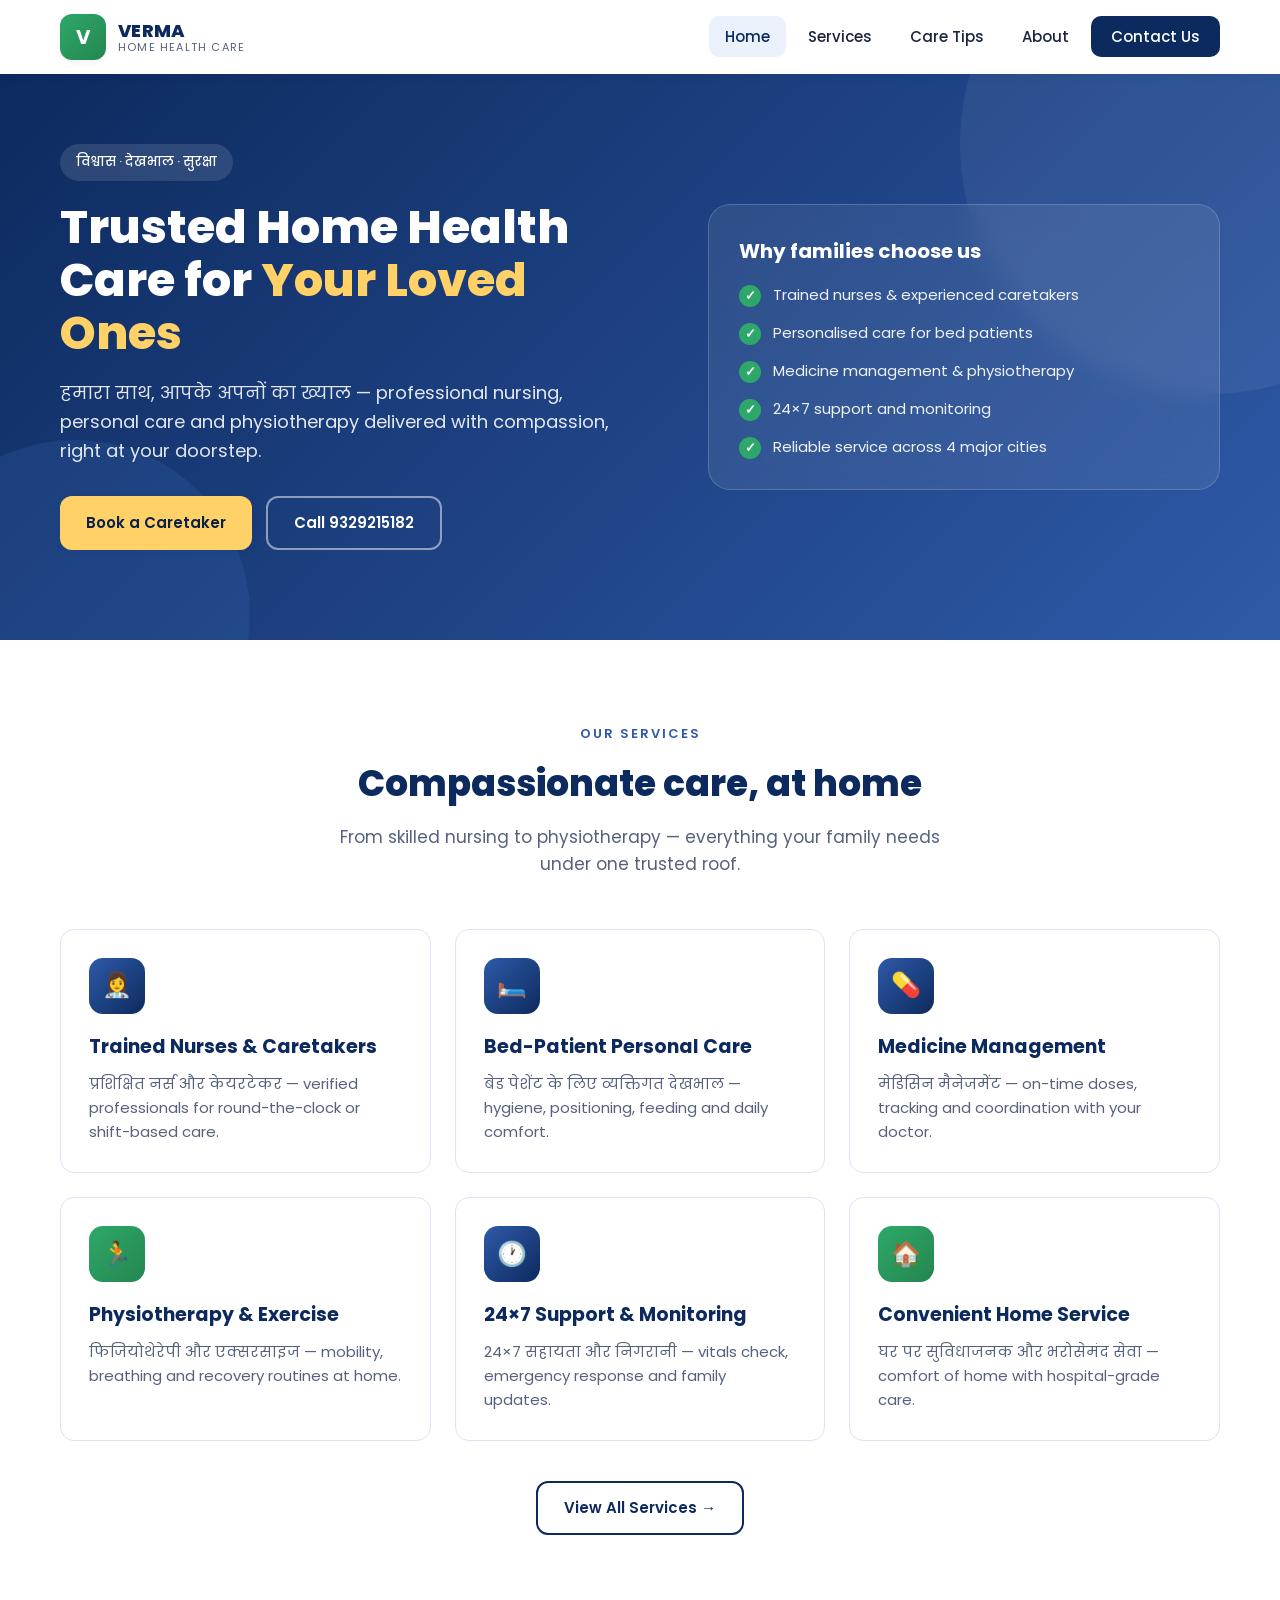
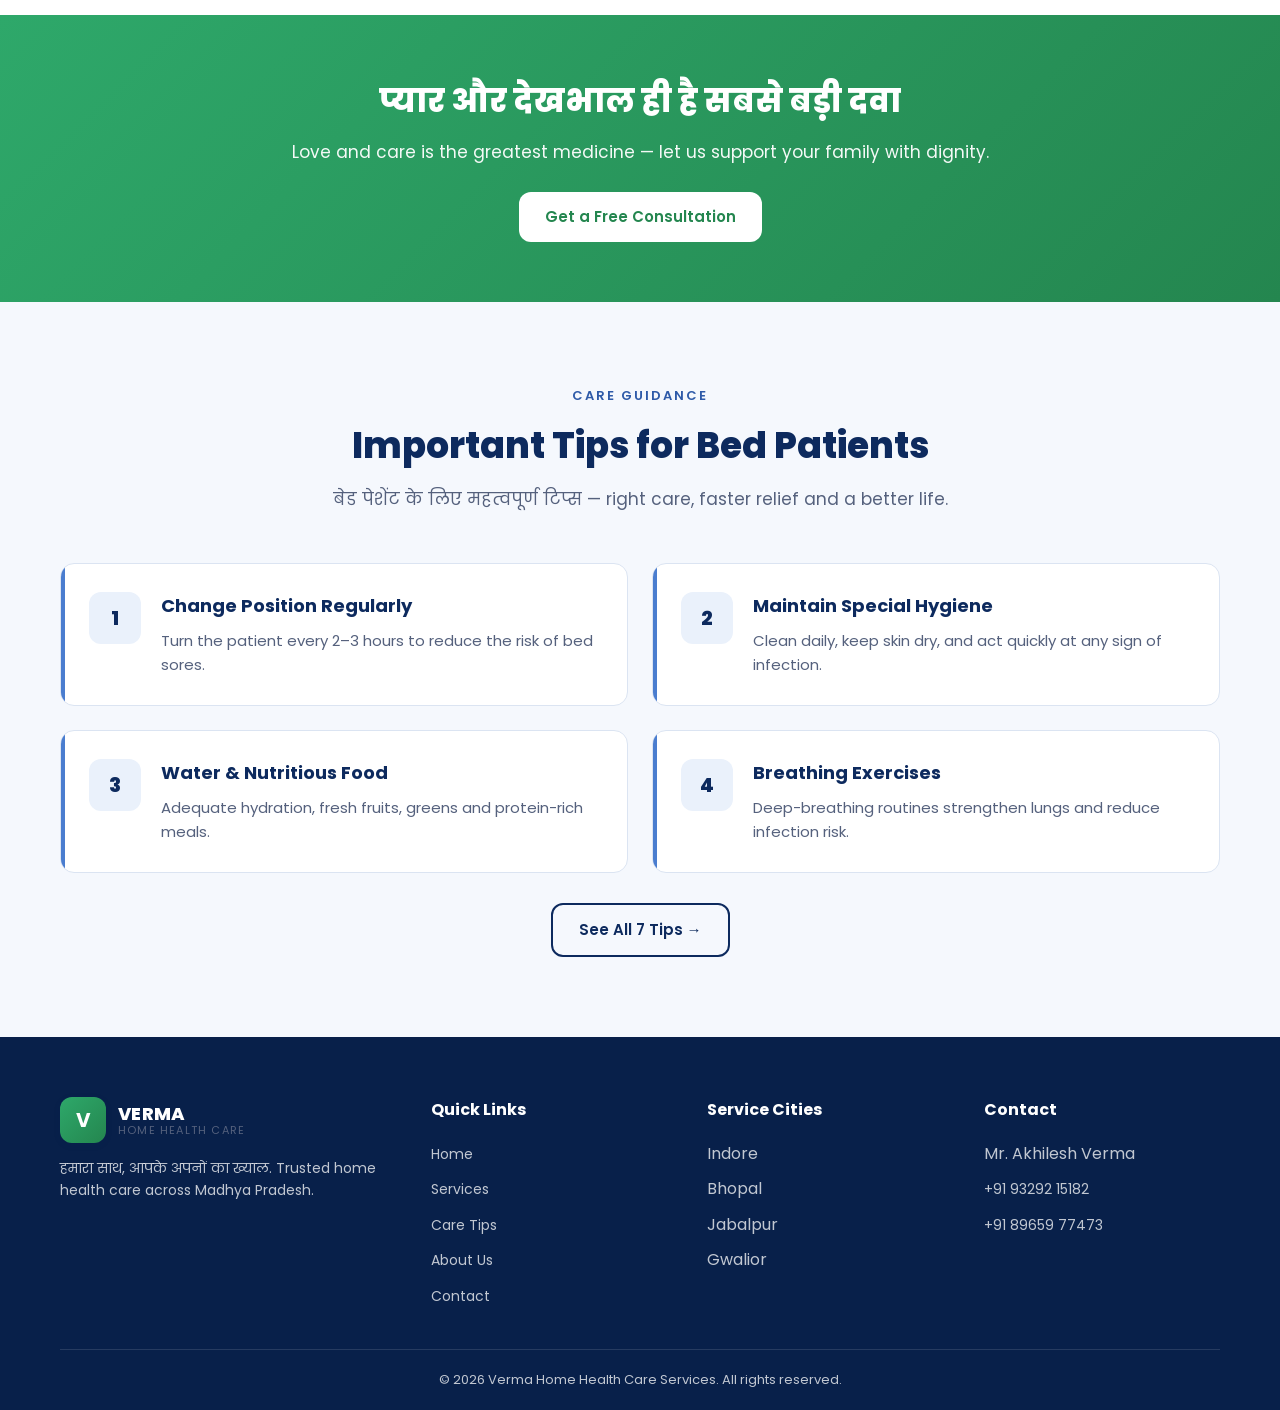
==== index.html @ 58e3953f "Initial multi-page website for Verma Home Health Care Services Adds a responsive, bilingual (English" ====
<!DOCTYPE html>
<html lang="en">
<head>
  <meta charset="UTF-8" />
  <meta name="viewport" content="width=device-width, initial-scale=1.0" />
  <title>Verma Home Health Care Services | Trusted Home Nursing in Indore, Bhopal, Jabalpur & Gwalior</title>
  <meta name="description" content="Verma Home Health Care Services provides trained nurses, caretakers, physiotherapy and 24x7 support for bed patients at home across Indore, Bhopal, Jabalpur and Gwalior." />
  <link rel="preconnect" href="https://fonts.googleapis.com" />
  <link rel="preconnect" href="https://fonts.gstatic.com" crossorigin />
  <link href="https://fonts.googleapis.com/css2?family=Poppins:wght@400;500;600;700;800&display=swap" rel="stylesheet" />
  <link rel="stylesheet" href="css/style.css" />
</head>
<body>

  <header class="navbar">
    <div class="nav-wrap">
      <a href="index.html" class="brand">
        <div class="brand-logo">V</div>
        <div class="brand-text">
          <span class="brand-name">VERMA</span>
          <span class="brand-sub">Home Health Care</span>
        </div>
      </a>
      <button class="nav-toggle" aria-label="Toggle navigation" aria-expanded="false">
        <span></span><span></span><span></span>
      </button>
      <ul class="nav-links">
        <li><a href="index.html" class="active">Home</a></li>
        <li><a href="services.html">Services</a></li>
        <li><a href="tips.html">Care Tips</a></li>
        <li><a href="about.html">About</a></li>
        <li><a href="contact.html" class="nav-cta">Contact Us</a></li>
      </ul>
    </div>
  </header>

  <section class="hero">
    <div class="container hero-grid">
      <div>
        <span class="hero-badge">विश्वास · देखभाल · सुरक्षा</span>
        <h1>Trusted Home Health Care for <span class="accent">Your Loved Ones</span></h1>
        <p>हमारा साथ, आपके अपनों का ख्याल — professional nursing, personal care and physiotherapy delivered with compassion, right at your doorstep.</p>
        <div class="hero-actions">
          <a href="contact.html" class="btn btn-primary">Book a Caretaker</a>
          <a href="tel:9329215182" class="btn btn-outline">Call 9329215182</a>
        </div>
      </div>

      <div class="hero-card">
        <h3>Why families choose us</h3>
        <ul class="hero-list">
          <li><span class="check">✓</span> Trained nurses & experienced caretakers</li>
          <li><span class="check">✓</span> Personalised care for bed patients</li>
          <li><span class="check">✓</span> Medicine management & physiotherapy</li>
          <li><span class="check">✓</span> 24×7 support and monitoring</li>
          <li><span class="check">✓</span> Reliable service across 4 major cities</li>
        </ul>
      </div>
    </div>
  </section>

  <section class="section">
    <div class="container">
      <div class="section-title">
        <span class="eyebrow">Our Services</span>
        <h2>Compassionate care, at home</h2>
        <p>From skilled nursing to physiotherapy — everything your family needs under one trusted roof.</p>
      </div>

      <div class="grid-3">
        <div class="card">
          <div class="card-icon">👩‍⚕️</div>
          <h3>Trained Nurses & Caretakers</h3>
          <p>प्रशिक्षित नर्स और केयरटेकर — verified professionals for round-the-clock or shift-based care.</p>
        </div>
        <div class="card">
          <div class="card-icon">🛏️</div>
          <h3>Bed-Patient Personal Care</h3>
          <p>बेड पेशेंट के लिए व्यक्तिगत देखभाल — hygiene, positioning, feeding and daily comfort.</p>
        </div>
        <div class="card">
          <div class="card-icon">💊</div>
          <h3>Medicine Management</h3>
          <p>मेडिसिन मैनेजमेंट — on-time doses, tracking and coordination with your doctor.</p>
        </div>
        <div class="card">
          <div class="card-icon green">🏃</div>
          <h3>Physiotherapy & Exercise</h3>
          <p>फिजियोथेरेपी और एक्सरसाइज — mobility, breathing and recovery routines at home.</p>
        </div>
        <div class="card">
          <div class="card-icon">🕐</div>
          <h3>24×7 Support & Monitoring</h3>
          <p>24×7 सहायता और निगरानी — vitals check, emergency response and family updates.</p>
        </div>
        <div class="card">
          <div class="card-icon green">🏠</div>
          <h3>Convenient Home Service</h3>
          <p>घर पर सुविधाजनक और भरोसेमंद सेवा — comfort of home with hospital-grade care.</p>
        </div>
      </div>

      <div style="text-align:center; margin-top: 40px;">
        <a href="services.html" class="btn btn-outline">View All Services →</a>
      </div>
    </div>
  </section>

  <section class="cta-band">
    <div class="container">
      <h2>प्यार और देखभाल ही है सबसे बड़ी दवा</h2>
      <p>Love and care is the greatest medicine — let us support your family with dignity.</p>
      <a href="contact.html" class="btn">Get a Free Consultation</a>
    </div>
  </section>

  <section class="section section-alt">
    <div class="container">
      <div class="section-title">
        <span class="eyebrow">Care Guidance</span>
        <h2>Important Tips for Bed Patients</h2>
        <p>बेड पेशेंट के लिए महत्वपूर्ण टिप्स — right care, faster relief and a better life.</p>
      </div>

      <div class="grid-2">
        <div class="tip-card">
          <div class="tip-number">1</div>
          <div class="tip-body">
            <h3>Change Position Regularly</h3>
            <p>Turn the patient every 2–3 hours to reduce the risk of bed sores.</p>
          </div>
        </div>
        <div class="tip-card">
          <div class="tip-number">2</div>
          <div class="tip-body">
            <h3>Maintain Special Hygiene</h3>
            <p>Clean daily, keep skin dry, and act quickly at any sign of infection.</p>
          </div>
        </div>
        <div class="tip-card">
          <div class="tip-number">3</div>
          <div class="tip-body">
            <h3>Water & Nutritious Food</h3>
            <p>Adequate hydration, fresh fruits, greens and protein-rich meals.</p>
          </div>
        </div>
        <div class="tip-card">
          <div class="tip-number">4</div>
          <div class="tip-body">
            <h3>Breathing Exercises</h3>
            <p>Deep-breathing routines strengthen lungs and reduce infection risk.</p>
          </div>
        </div>
      </div>

      <div style="text-align:center; margin-top: 30px;">
        <a href="tips.html" class="btn btn-outline">See All 7 Tips →</a>
      </div>
    </div>
  </section>

  <footer class="footer">
    <div class="container">
      <div class="footer-grid">
        <div class="footer-brand">
          <div class="brand">
            <div class="brand-logo">V</div>
            <div class="brand-text">
              <span class="brand-name" style="color:#fff;">VERMA</span>
              <span class="brand-sub">Home Health Care</span>
            </div>
          </div>
          <p>हमारा साथ, आपके अपनों का ख्याल. Trusted home health care across Madhya Pradesh.</p>
        </div>
        <div>
          <h4>Quick Links</h4>
          <ul>
            <li><a href="index.html">Home</a></li>
            <li><a href="services.html">Services</a></li>
            <li><a href="tips.html">Care Tips</a></li>
            <li><a href="about.html">About Us</a></li>
            <li><a href="contact.html">Contact</a></li>
          </ul>
        </div>
        <div>
          <h4>Service Cities</h4>
          <ul>
            <li>Indore</li>
            <li>Bhopal</li>
            <li>Jabalpur</li>
            <li>Gwalior</li>
          </ul>
        </div>
        <div>
          <h4>Contact</h4>
          <ul>
            <li>Mr. Akhilesh Verma</li>
            <li><a href="tel:9329215182">+91 93292 15182</a></li>
            <li><a href="tel:8965977473">+91 89659 77473</a></li>
          </ul>
        </div>
      </div>
      <div class="footer-bottom">
        © <span id="year">2026</span> Verma Home Health Care Services. All rights reserved.
      </div>
    </div>
  </footer>

  <script src="js/script.js"></script>
</body>
</html>
---- css/style.css ----
/* Verma Home Health Care Services - Shared Styles */

:root {
  --primary: #0d2a5e;
  --primary-dark: #08204a;
  --primary-light: #2e5aa8;
  --accent: #4a7dcf;
  --accent-soft: #eaf1fb;
  --green: #2ea86a;
  --green-dark: #24864f;
  --text: #1a2340;
  --text-muted: #55617d;
  --bg: #ffffff;
  --bg-alt: #f5f8fd;
  --border: #dbe4f2;
  --shadow-sm: 0 2px 8px rgba(13, 42, 94, 0.06);
  --shadow-md: 0 8px 24px rgba(13, 42, 94, 0.12);
  --shadow-lg: 0 20px 50px rgba(13, 42, 94, 0.18);
  --radius: 14px;
  --radius-lg: 22px;
  --transition: 0.25s ease;
}

* {
  box-sizing: border-box;
  margin: 0;
  padding: 0;
}

html {
  scroll-behavior: smooth;
}

body {
  font-family: 'Poppins', 'Segoe UI', -apple-system, BlinkMacSystemFont, sans-serif;
  color: var(--text);
  background: var(--bg);
  line-height: 1.6;
  -webkit-font-smoothing: antialiased;
}

img {
  max-width: 100%;
  display: block;
}

a {
  color: var(--primary-light);
  text-decoration: none;
  transition: color var(--transition);
}

a:hover {
  color: var(--primary);
}

.container {
  width: 100%;
  max-width: 1200px;
  margin: 0 auto;
  padding: 0 20px;
}

/* ---------------- Navigation ---------------- */
.navbar {
  background: #fff;
  box-shadow: var(--shadow-sm);
  position: sticky;
  top: 0;
  z-index: 100;
}

.nav-wrap {
  display: flex;
  align-items: center;
  justify-content: space-between;
  padding: 14px 20px;
  max-width: 1200px;
  margin: 0 auto;
}

.brand {
  display: flex;
  align-items: center;
  gap: 12px;
}

.brand-logo {
  width: 46px;
  height: 46px;
  background: linear-gradient(135deg, var(--green) 0%, var(--green-dark) 100%);
  color: #fff;
  border-radius: 12px;
  display: grid;
  place-items: center;
  font-weight: 700;
  font-size: 20px;
  box-shadow: var(--shadow-sm);
}

.brand-text {
  display: flex;
  flex-direction: column;
  line-height: 1.1;
}

.brand-name {
  font-weight: 800;
  color: var(--primary);
  font-size: 18px;
  letter-spacing: 0.3px;
}

.brand-sub {
  font-size: 11px;
  color: var(--text-muted);
  text-transform: uppercase;
  letter-spacing: 1.2px;
}

.nav-links {
  display: flex;
  gap: 6px;
  align-items: center;
  list-style: none;
}

.nav-links a {
  color: var(--text);
  padding: 10px 16px;
  border-radius: 10px;
  font-weight: 500;
  font-size: 15px;
  transition: all var(--transition);
}

.nav-links a:hover,
.nav-links a.active {
  background: var(--accent-soft);
  color: var(--primary);
}

.nav-cta {
  background: var(--primary);
  color: #fff !important;
  padding: 10px 20px !important;
  border-radius: 10px;
}

.nav-cta:hover {
  background: var(--primary-dark);
  color: #fff !important;
}

.nav-toggle {
  display: none;
  background: none;
  border: none;
  cursor: pointer;
  padding: 8px;
  color: var(--primary);
}

.nav-toggle span {
  display: block;
  width: 24px;
  height: 2px;
  background: currentColor;
  margin: 5px 0;
  transition: transform var(--transition), opacity var(--transition);
}

/* ---------------- Buttons ---------------- */
.btn {
  display: inline-flex;
  align-items: center;
  gap: 8px;
  padding: 13px 26px;
  border-radius: 12px;
  font-weight: 600;
  font-size: 15px;
  border: none;
  cursor: pointer;
  transition: transform var(--transition), box-shadow var(--transition), background var(--transition);
  text-decoration: none;
}

.btn-primary {
  background: var(--primary);
  color: #fff;
  box-shadow: var(--shadow-sm);
}

.btn-primary:hover {
  background: var(--primary-dark);
  color: #fff;
  transform: translateY(-2px);
  box-shadow: var(--shadow-md);
}

.btn-outline {
  background: transparent;
  color: var(--primary);
  border: 2px solid var(--primary);
}

.btn-outline:hover {
  background: var(--primary);
  color: #fff;
}

.btn-green {
  background: var(--green);
  color: #fff;
}

.btn-green:hover {
  background: var(--green-dark);
  color: #fff;
  transform: translateY(-2px);
}

/* ---------------- Hero ---------------- */
.hero {
  background: linear-gradient(135deg, #0d2a5e 0%, #2e5aa8 100%);
  color: #fff;
  padding: 70px 0 90px;
  position: relative;
  overflow: hidden;
}

.hero::before {
  content: '';
  position: absolute;
  right: -180px;
  top: -180px;
  width: 500px;
  height: 500px;
  background: rgba(255, 255, 255, 0.06);
  border-radius: 50%;
}

.hero::after {
  content: '';
  position: absolute;
  left: -100px;
  bottom: -150px;
  width: 350px;
  height: 350px;
  background: rgba(74, 125, 207, 0.15);
  border-radius: 50%;
}

.hero-grid {
  display: grid;
  grid-template-columns: 1.15fr 1fr;
  gap: 60px;
  align-items: center;
  position: relative;
  z-index: 1;
}

.hero-badge {
  display: inline-flex;
  align-items: center;
  gap: 8px;
  background: rgba(255, 255, 255, 0.12);
  padding: 8px 16px;
  border-radius: 999px;
  font-size: 13px;
  font-weight: 500;
  margin-bottom: 20px;
  backdrop-filter: blur(10px);
}

.hero h1 {
  font-size: 46px;
  line-height: 1.15;
  font-weight: 800;
  margin-bottom: 20px;
}

.hero h1 .accent {
  color: #ffd166;
}

.hero p {
  font-size: 18px;
  color: rgba(255, 255, 255, 0.88);
  margin-bottom: 30px;
  max-width: 560px;
}

.hero-actions {
  display: flex;
  gap: 14px;
  flex-wrap: wrap;
}

.hero-actions .btn-primary {
  background: #ffd166;
  color: var(--primary-dark);
}

.hero-actions .btn-primary:hover {
  background: #ffbc3f;
  color: var(--primary-dark);
}

.hero-actions .btn-outline {
  background: transparent;
  color: #fff;
  border-color: rgba(255, 255, 255, 0.5);
}

.hero-actions .btn-outline:hover {
  background: rgba(255, 255, 255, 0.15);
  color: #fff;
}

.hero-card {
  background: rgba(255, 255, 255, 0.08);
  border: 1px solid rgba(255, 255, 255, 0.18);
  border-radius: var(--radius-lg);
  padding: 30px;
  backdrop-filter: blur(12px);
}

.hero-card h3 {
  font-size: 20px;
  margin-bottom: 16px;
  display: flex;
  align-items: center;
  gap: 10px;
}

.hero-list {
  list-style: none;
  display: grid;
  gap: 14px;
}

.hero-list li {
  display: flex;
  align-items: flex-start;
  gap: 12px;
  font-size: 15px;
  color: rgba(255, 255, 255, 0.92);
}

.hero-list .check {
  flex-shrink: 0;
  width: 22px;
  height: 22px;
  background: var(--green);
  border-radius: 50%;
  display: grid;
  place-items: center;
  color: #fff;
  font-size: 13px;
  font-weight: 700;
  margin-top: 2px;
}

/* ---------------- Page Header (inner pages) ---------------- */
.page-header {
  background: linear-gradient(135deg, #0d2a5e 0%, #2e5aa8 100%);
  color: #fff;
  padding: 60px 0 70px;
  text-align: center;
  position: relative;
  overflow: hidden;
}

.page-header::before {
  content: '';
  position: absolute;
  right: -100px;
  top: -100px;
  width: 300px;
  height: 300px;
  background: rgba(255, 255, 255, 0.08);
  border-radius: 50%;
}

.page-header h1 {
  font-size: 42px;
  font-weight: 800;
  margin-bottom: 12px;
  position: relative;
  z-index: 1;
}

.page-header p {
  font-size: 17px;
  color: rgba(255, 255, 255, 0.85);
  max-width: 640px;
  margin: 0 auto;
  position: relative;
  z-index: 1;
}

.breadcrumb {
  font-size: 14px;
  color: rgba(255, 255, 255, 0.7);
  margin-bottom: 14px;
  position: relative;
  z-index: 1;
}

.breadcrumb a {
  color: #ffd166;
}

/* ---------------- Sections ---------------- */
.section {
  padding: 80px 0;
}

.section-alt {
  background: var(--bg-alt);
}

.section-title {
  text-align: center;
  margin-bottom: 50px;
}

.section-title .eyebrow {
  display: inline-block;
  color: var(--primary-light);
  font-weight: 600;
  font-size: 13px;
  letter-spacing: 2px;
  text-transform: uppercase;
  margin-bottom: 10px;
}

.section-title h2 {
  font-size: 36px;
  font-weight: 800;
  color: var(--primary);
  margin-bottom: 12px;
}

.section-title p {
  color: var(--text-muted);
  font-size: 17px;
  max-width: 620px;
  margin: 0 auto;
}

/* ---------------- Card Grids ---------------- */
.grid-3 {
  display: grid;
  grid-template-columns: repeat(3, 1fr);
  gap: 24px;
}

.grid-2 {
  display: grid;
  grid-template-columns: repeat(2, 1fr);
  gap: 24px;
}

.card {
  background: #fff;
  border: 1px solid var(--border);
  border-radius: var(--radius);
  padding: 28px;
  transition: transform var(--transition), box-shadow var(--transition), border-color var(--transition);
}

.card:hover {
  transform: translateY(-4px);
  box-shadow: var(--shadow-md);
  border-color: var(--accent);
}

.card-icon {
  width: 56px;
  height: 56px;
  border-radius: 14px;
  background: linear-gradient(135deg, var(--primary-light), var(--primary));
  color: #fff;
  display: grid;
  place-items: center;
  font-size: 24px;
  margin-bottom: 18px;
}

.card-icon.green {
  background: linear-gradient(135deg, var(--green), var(--green-dark));
}

.card h3 {
  font-size: 19px;
  color: var(--primary);
  margin-bottom: 10px;
  font-weight: 700;
}

.card p {
  color: var(--text-muted);
  font-size: 15px;
}

/* ---------------- Tip cards (numbered) ---------------- */
.tip-card {
  background: #fff;
  border: 1px solid var(--border);
  border-radius: var(--radius);
  padding: 28px;
  display: flex;
  gap: 20px;
  align-items: flex-start;
  transition: transform var(--transition), box-shadow var(--transition);
  position: relative;
  overflow: hidden;
}

.tip-card:hover {
  transform: translateY(-4px);
  box-shadow: var(--shadow-md);
}

.tip-card::before {
  content: '';
  position: absolute;
  left: 0;
  top: 0;
  bottom: 0;
  width: 4px;
  background: var(--accent);
}

.tip-number {
  flex-shrink: 0;
  width: 52px;
  height: 52px;
  background: var(--accent-soft);
  color: var(--primary);
  border-radius: 12px;
  display: grid;
  place-items: center;
  font-weight: 800;
  font-size: 20px;
}

.tip-body h3 {
  font-size: 18px;
  color: var(--primary);
  margin-bottom: 8px;
  font-weight: 700;
}

.tip-body p {
  color: var(--text-muted);
  font-size: 15px;
}

/* ---------------- CTA Band ---------------- */
.cta-band {
  background: linear-gradient(135deg, var(--green) 0%, var(--green-dark) 100%);
  color: #fff;
  padding: 60px 0;
  text-align: center;
}

.cta-band h2 {
  font-size: 32px;
  font-weight: 800;
  margin-bottom: 12px;
}

.cta-band p {
  font-size: 17px;
  margin-bottom: 26px;
  opacity: 0.95;
}

.cta-band .btn {
  background: #fff;
  color: var(--green-dark);
}

.cta-band .btn:hover {
  background: var(--accent-soft);
  color: var(--green-dark);
}

/* ---------------- Contact ---------------- */
.contact-grid {
  display: grid;
  grid-template-columns: 1fr 1fr;
  gap: 40px;
  align-items: start;
}

.contact-info {
  background: linear-gradient(135deg, #0d2a5e 0%, #2e5aa8 100%);
  color: #fff;
  padding: 40px;
  border-radius: var(--radius-lg);
}

.contact-info h2 {
  font-size: 26px;
  margin-bottom: 8px;
}

.contact-info p.lead {
  color: rgba(255, 255, 255, 0.85);
  margin-bottom: 30px;
}

.contact-item {
  display: flex;
  gap: 16px;
  padding: 16px 0;
  border-top: 1px solid rgba(255, 255, 255, 0.15);
}

.contact-item:last-child {
  border-bottom: 1px solid rgba(255, 255, 255, 0.15);
}

.contact-item .icon {
  width: 44px;
  height: 44px;
  background: rgba(255, 255, 255, 0.12);
  border-radius: 12px;
  display: grid;
  place-items: center;
  flex-shrink: 0;
  font-size: 18px;
}

.contact-item .label {
  font-size: 12px;
  text-transform: uppercase;
  letter-spacing: 1.5px;
  color: rgba(255, 255, 255, 0.7);
  margin-bottom: 4px;
}

.contact-item .value {
  font-size: 16px;
  font-weight: 600;
  color: #fff;
}

.contact-item .value a {
  color: #fff;
}

.cities-tags {
  display: flex;
  flex-wrap: wrap;
  gap: 10px;
  margin-top: 10px;
}

.city-tag {
  background: rgba(255, 255, 255, 0.15);
  padding: 6px 14px;
  border-radius: 999px;
  font-size: 13px;
  font-weight: 500;
}

.contact-form {
  background: #fff;
  padding: 40px;
  border-radius: var(--radius-lg);
  border: 1px solid var(--border);
  box-shadow: var(--shadow-sm);
}

.contact-form h2 {
  font-size: 24px;
  color: var(--primary);
  margin-bottom: 8px;
}

.contact-form > p {
  color: var(--text-muted);
  margin-bottom: 24px;
}

.form-group {
  margin-bottom: 18px;
}

.form-group label {
  display: block;
  font-size: 14px;
  font-weight: 600;
  color: var(--text);
  margin-bottom: 8px;
}

.form-group input,
.form-group select,
.form-group textarea {
  width: 100%;
  padding: 12px 16px;
  border: 1px solid var(--border);
  border-radius: 10px;
  font-family: inherit;
  font-size: 15px;
  color: var(--text);
  transition: border-color var(--transition), box-shadow var(--transition);
}

.form-group input:focus,
.form-group select:focus,
.form-group textarea:focus {
  outline: none;
  border-color: var(--primary-light);
  box-shadow: 0 0 0 3px rgba(46, 90, 168, 0.12);
}

.form-group textarea {
  resize: vertical;
  min-height: 110px;
}

.form-success {
  display: none;
  background: #e8f7ee;
  color: var(--green-dark);
  padding: 14px 18px;
  border-radius: 10px;
  margin-bottom: 18px;
  font-weight: 500;
  border-left: 4px solid var(--green);
}

.form-success.show {
  display: block;
}

/* ---------------- About page ---------------- */
.about-grid {
  display: grid;
  grid-template-columns: 1fr 1fr;
  gap: 50px;
  align-items: center;
}

.about-grid .about-text h2 {
  font-size: 32px;
  color: var(--primary);
  margin-bottom: 16px;
  font-weight: 800;
}

.about-grid .about-text p {
  color: var(--text-muted);
  margin-bottom: 14px;
  font-size: 16px;
}

.about-image {
  background: linear-gradient(135deg, var(--accent-soft), #d3e2f8);
  border-radius: var(--radius-lg);
  padding: 40px;
  min-height: 340px;
  display: grid;
  place-items: center;
  text-align: center;
  color: var(--primary);
}

.about-image .huge-icon {
  font-size: 96px;
  margin-bottom: 20px;
}

.stats-row {
  display: grid;
  grid-template-columns: repeat(4, 1fr);
  gap: 24px;
  margin-top: 40px;
}

.stat {
  text-align: center;
  padding: 24px;
  background: #fff;
  border-radius: var(--radius);
  border: 1px solid var(--border);
}

.stat .num {
  font-size: 34px;
  font-weight: 800;
  color: var(--primary);
  display: block;
}

.stat .label {
  font-size: 14px;
  color: var(--text-muted);
  margin-top: 4px;
}

/* ---------------- Footer ---------------- */
.footer {
  background: var(--primary-dark);
  color: rgba(255, 255, 255, 0.75);
  padding: 60px 0 20px;
}

.footer-grid {
  display: grid;
  grid-template-columns: 1.4fr 1fr 1fr 1fr;
  gap: 40px;
  margin-bottom: 40px;
}

.footer h4 {
  color: #fff;
  font-size: 16px;
  margin-bottom: 18px;
  font-weight: 700;
}

.footer ul {
  list-style: none;
  display: grid;
  gap: 10px;
}

.footer ul a {
  color: rgba(255, 255, 255, 0.75);
  font-size: 14px;
}

.footer ul a:hover {
  color: #ffd166;
}

.footer-brand p {
  font-size: 14px;
  margin-top: 14px;
  max-width: 320px;
}

.footer-bottom {
  border-top: 1px solid rgba(255, 255, 255, 0.12);
  padding-top: 20px;
  text-align: center;
  font-size: 13px;
}

/* ---------------- Responsive ---------------- */
@media (max-width: 900px) {
  .hero {
    padding: 50px 0 60px;
  }
  .hero h1 {
    font-size: 34px;
  }
  .hero-grid,
  .about-grid,
  .contact-grid {
    grid-template-columns: 1fr;
    gap: 30px;
  }
  .grid-3 {
    grid-template-columns: repeat(2, 1fr);
  }
  .stats-row {
    grid-template-columns: repeat(2, 1fr);
  }
  .footer-grid {
    grid-template-columns: 1fr 1fr;
    gap: 30px;
  }
  .nav-links {
    position: fixed;
    top: 74px;
    left: 0;
    right: 0;
    background: #fff;
    flex-direction: column;
    padding: 20px;
    gap: 6px;
    box-shadow: var(--shadow-md);
    transform: translateY(-120%);
    transition: transform var(--transition);
    align-items: stretch;
  }
  .nav-links.open {
    transform: translateY(0);
  }
  .nav-links a {
    padding: 14px 18px;
  }
  .nav-toggle {
    display: block;
  }
  .section {
    padding: 60px 0;
  }
  .section-title h2,
  .page-header h1 {
    font-size: 28px;
  }
}

@media (max-width: 560px) {
  .grid-3,
  .grid-2 {
    grid-template-columns: 1fr;
  }
  .stats-row {
    grid-template-columns: 1fr 1fr;
  }
  .footer-grid {
    grid-template-columns: 1fr;
  }
  .hero h1 {
    font-size: 28px;
  }
  .brand-name {
    font-size: 15px;
  }
  .brand-sub {
    font-size: 10px;
  }
  .brand-logo {
    width: 40px;
    height: 40px;
    font-size: 17px;
  }
  .contact-info,
  .contact-form {
    padding: 26px;
  }
}
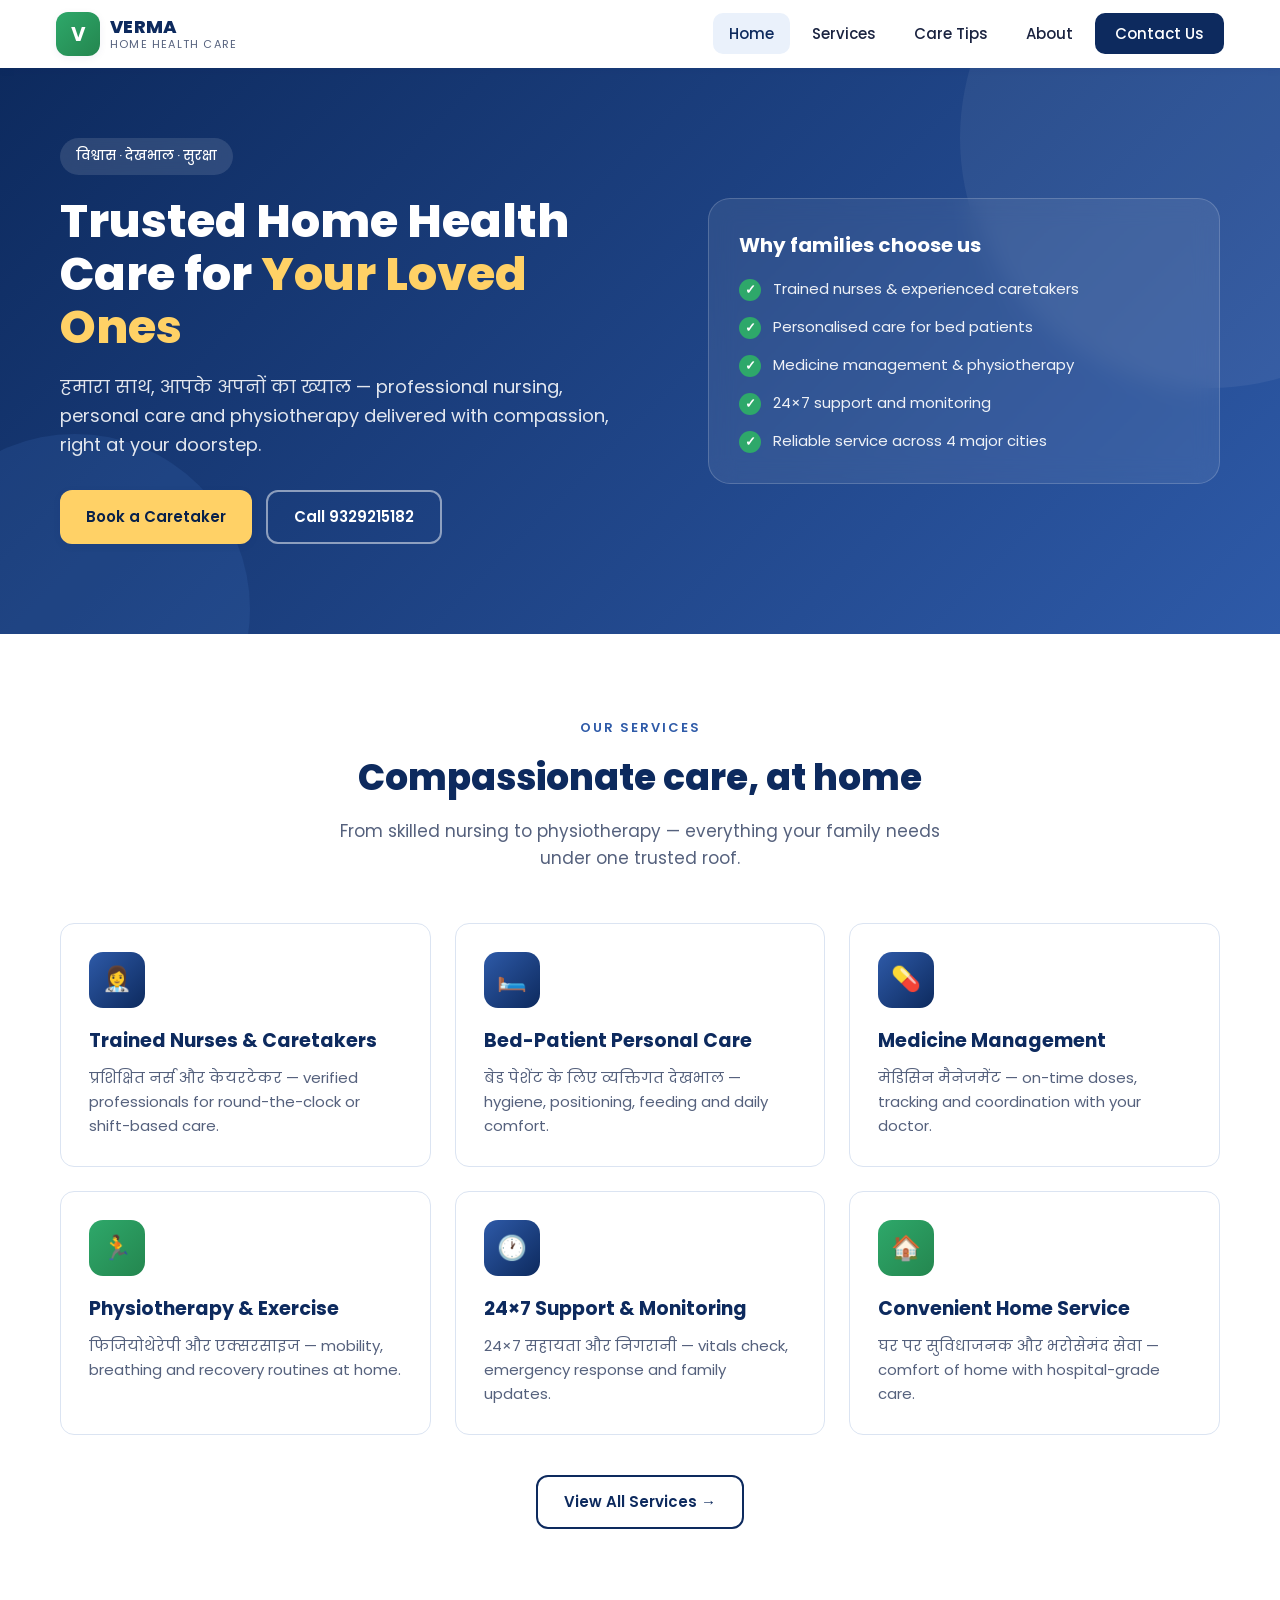
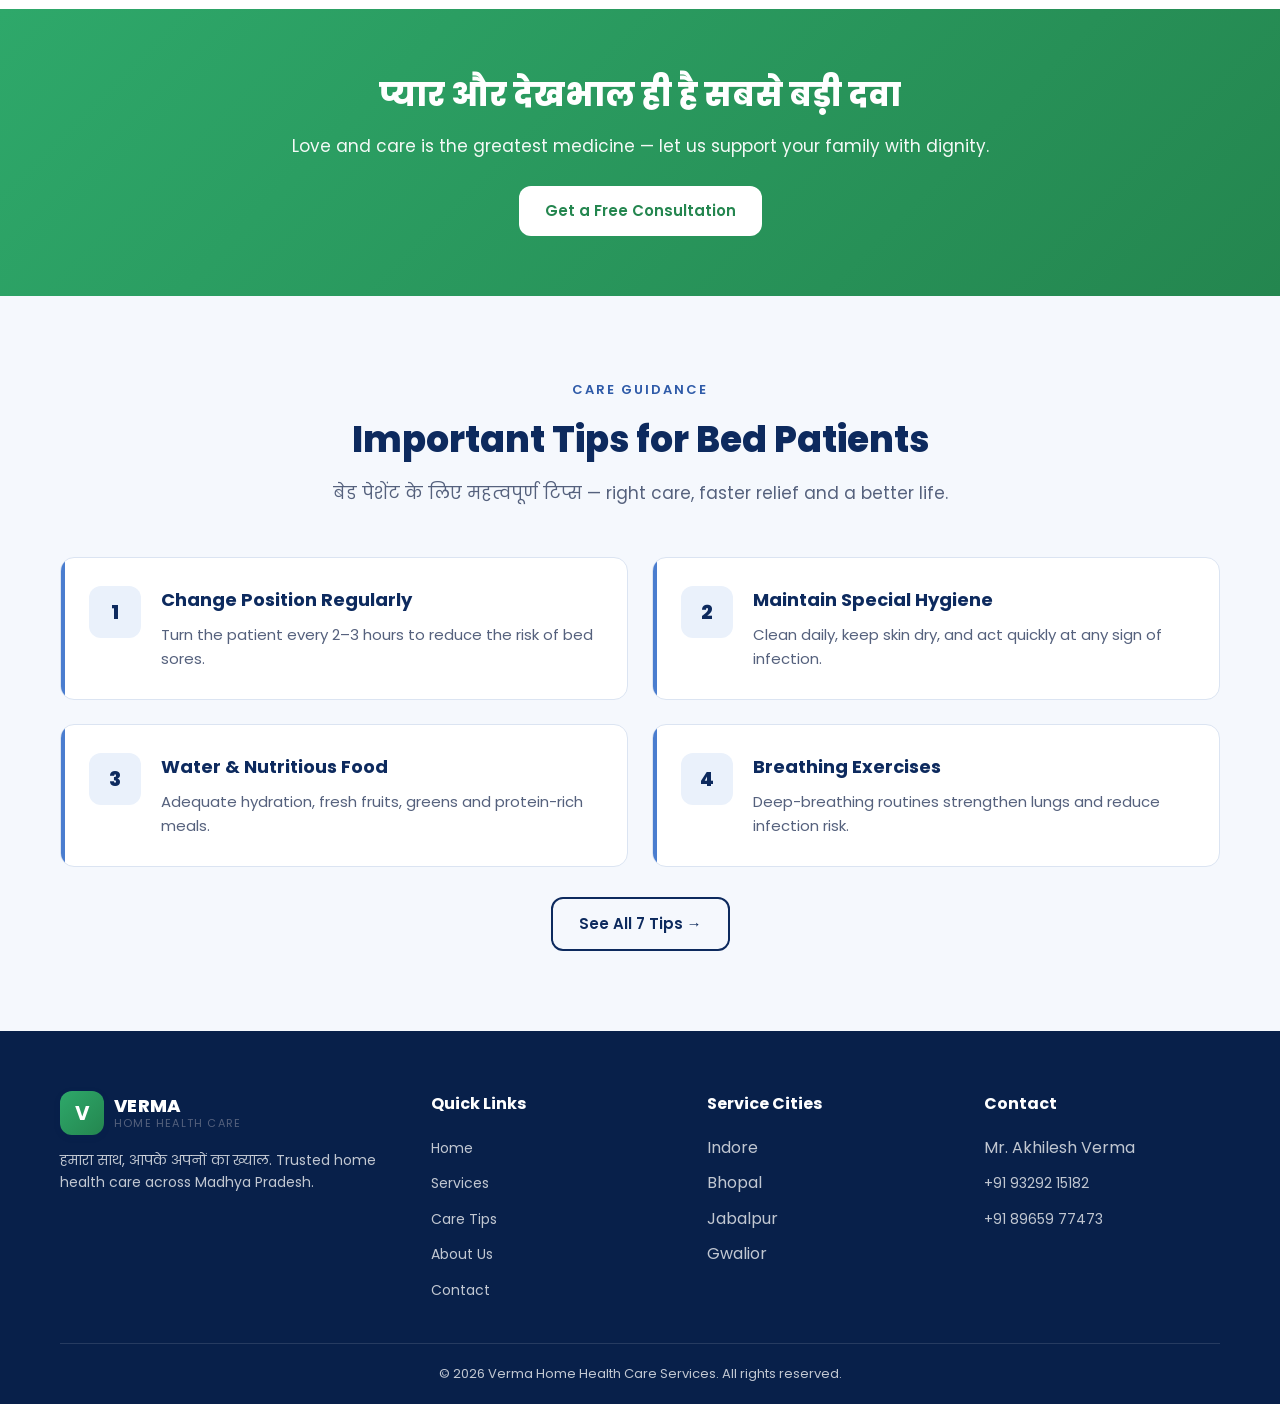
==== commit 9870f9dd: "Improve mobile responsiveness and navbar behaviour - Prevent horizontal overflow on html/body - Keep" ====
--- a/index.html
+++ b/index.html
@@ -21,9 +21,14 @@
           <span class="brand-sub">Home Health Care</span>
         </div>
       </a>
-      <button class="nav-toggle" aria-label="Toggle navigation" aria-expanded="false">
-        <span></span><span></span><span></span>
-      </button>
+      <div class="nav-actions">
+        <a href="tel:9329215182" class="nav-call" aria-label="Call now">
+          <span aria-hidden="true">📞</span><span class="nav-call-label">Call</span>
+        </a>
+        <button class="nav-toggle" aria-label="Toggle navigation" aria-expanded="false">
+          <span></span><span></span><span></span>
+        </button>
+      </div>
       <ul class="nav-links">
         <li><a href="index.html" class="active">Home</a></li>
         <li><a href="services.html">Services</a></li>
--- a/css/style.css
+++ b/css/style.css
@@ -29,6 +29,7 @@
 
 html {
   scroll-behavior: smooth;
+  overflow-x: hidden;
 }
 
 body {
@@ -37,6 +38,8 @@
   background: var(--bg);
   line-height: 1.6;
   -webkit-font-smoothing: antialiased;
+  overflow-x: hidden;
+  max-width: 100vw;
 }
 
 img {
@@ -74,7 +77,8 @@
   display: flex;
   align-items: center;
   justify-content: space-between;
-  padding: 14px 20px;
+  gap: 12px;
+  padding: 12px 16px;
   max-width: 1200px;
   margin: 0 auto;
 }
@@ -82,12 +86,15 @@
 .brand {
   display: flex;
   align-items: center;
-  gap: 12px;
+  gap: 10px;
+  min-width: 0;
+  flex: 0 1 auto;
 }
 
 .brand-logo {
-  width: 46px;
-  height: 46px;
+  width: 44px;
+  height: 44px;
+  flex-shrink: 0;
   background: linear-gradient(135deg, var(--green) 0%, var(--green-dark) 100%);
   color: #fff;
   border-radius: 12px;
@@ -101,7 +108,8 @@
 .brand-text {
   display: flex;
   flex-direction: column;
-  line-height: 1.1;
+  line-height: 1.15;
+  min-width: 0;
 }
 
 .brand-name {
@@ -109,6 +117,7 @@
   color: var(--primary);
   font-size: 18px;
   letter-spacing: 0.3px;
+  white-space: nowrap;
 }
 
 .brand-sub {
@@ -116,6 +125,9 @@
   color: var(--text-muted);
   text-transform: uppercase;
   letter-spacing: 1.2px;
+  white-space: nowrap;
+  overflow: hidden;
+  text-overflow: ellipsis;
 }
 
 .nav-links {
@@ -152,18 +164,46 @@
   color: #fff !important;
 }
 
+.nav-actions {
+  display: none;
+  align-items: center;
+  gap: 6px;
+  flex-shrink: 0;
+}
+
+.nav-call {
+  display: inline-flex;
+  align-items: center;
+  gap: 6px;
+  background: var(--green);
+  color: #fff;
+  padding: 8px 12px;
+  border-radius: 10px;
+  font-size: 13px;
+  font-weight: 600;
+  text-decoration: none;
+  white-space: nowrap;
+}
+
+.nav-call:hover {
+  background: var(--green-dark);
+  color: #fff;
+}
+
 .nav-toggle {
   display: none;
   background: none;
-  border: none;
+  border: 1px solid var(--border);
+  border-radius: 10px;
   cursor: pointer;
-  padding: 8px;
-  color: var(--primary);
+  padding: 8px 10px;
+  color: var(--primary);
+  flex-shrink: 0;
 }
 
 .nav-toggle span {
   display: block;
-  width: 24px;
+  width: 22px;
   height: 2px;
   background: currentColor;
   margin: 5px 0;
@@ -858,16 +898,19 @@
 /* ---------------- Responsive ---------------- */
 @media (max-width: 900px) {
   .hero {
-    padding: 50px 0 60px;
+    padding: 44px 0 56px;
   }
   .hero h1 {
-    font-size: 34px;
+    font-size: clamp(26px, 6vw, 34px);
+  }
+  .hero p {
+    font-size: 16px;
   }
   .hero-grid,
   .about-grid,
   .contact-grid {
     grid-template-columns: 1fr;
-    gap: 30px;
+    gap: 28px;
   }
   .grid-3 {
     grid-template-columns: repeat(2, 1fr);
@@ -880,64 +923,163 @@
     gap: 30px;
   }
   .nav-links {
+    display: none;
     position: fixed;
-    top: 74px;
+    top: 68px;
     left: 0;
     right: 0;
     background: #fff;
     flex-direction: column;
-    padding: 20px;
-    gap: 6px;
+    padding: 16px;
+    gap: 4px;
     box-shadow: var(--shadow-md);
-    transform: translateY(-120%);
-    transition: transform var(--transition);
     align-items: stretch;
+    max-height: calc(100vh - 68px);
+    overflow-y: auto;
+    border-top: 1px solid var(--border);
   }
   .nav-links.open {
-    transform: translateY(0);
+    display: flex;
   }
   .nav-links a {
     padding: 14px 18px;
+    font-size: 16px;
+  }
+  .nav-links .nav-cta {
+    margin-top: 6px;
+    text-align: center;
+    justify-content: center;
+  }
+  .nav-actions {
+    display: flex;
   }
   .nav-toggle {
     display: block;
   }
   .section {
-    padding: 60px 0;
+    padding: 54px 0;
+  }
+  .section-title {
+    margin-bottom: 36px;
   }
   .section-title h2,
   .page-header h1 {
-    font-size: 28px;
+    font-size: clamp(24px, 6vw, 30px);
+  }
+  .section-title p,
+  .page-header p {
+    font-size: 15px;
+  }
+  .page-header {
+    padding: 46px 0 52px;
+  }
+  .hero-card {
+    padding: 24px;
+  }
+  .hero-actions {
+    width: 100%;
+  }
+  .hero-actions .btn {
+    flex: 1 1 auto;
+    justify-content: center;
+    min-width: 140px;
   }
 }
 
 @media (max-width: 560px) {
+  .container {
+    padding: 0 16px;
+  }
   .grid-3,
   .grid-2 {
     grid-template-columns: 1fr;
   }
   .stats-row {
     grid-template-columns: 1fr 1fr;
+    gap: 14px;
+  }
+  .stat {
+    padding: 18px 14px;
+  }
+  .stat .num {
+    font-size: 26px;
   }
   .footer-grid {
     grid-template-columns: 1fr;
+    gap: 26px;
+  }
+  .footer {
+    padding: 44px 0 20px;
   }
   .hero h1 {
-    font-size: 28px;
+    font-size: clamp(24px, 7vw, 30px);
+  }
+  .hero p {
+    font-size: 15px;
   }
   .brand-name {
     font-size: 15px;
   }
   .brand-sub {
-    font-size: 10px;
+    font-size: 9.5px;
+    letter-spacing: 0.9px;
   }
   .brand-logo {
     width: 40px;
     height: 40px;
     font-size: 17px;
   }
+  .nav-call {
+    padding: 7px 10px;
+    font-size: 12px;
+  }
+  .nav-call .nav-call-label {
+    display: none;
+  }
   .contact-info,
   .contact-form {
-    padding: 26px;
-  }
-}
+    padding: 24px 20px;
+  }
+  .contact-info h2,
+  .contact-form h2 {
+    font-size: 22px;
+  }
+  .card {
+    padding: 22px;
+  }
+  .tip-card {
+    padding: 22px;
+    gap: 16px;
+  }
+  .tip-number {
+    width: 44px;
+    height: 44px;
+    font-size: 17px;
+  }
+  .cta-band h2 {
+    font-size: 24px;
+  }
+  .cta-band p {
+    font-size: 15px;
+  }
+  .btn {
+    padding: 12px 22px;
+    font-size: 14.5px;
+  }
+  .hero-actions {
+    flex-direction: column;
+    align-items: stretch;
+  }
+  .hero-actions .btn {
+    width: 100%;
+  }
+}
+
+@media (max-width: 380px) {
+  .brand-sub {
+    display: none;
+  }
+  .brand-name {
+    font-size: 16px;
+  }
+}
